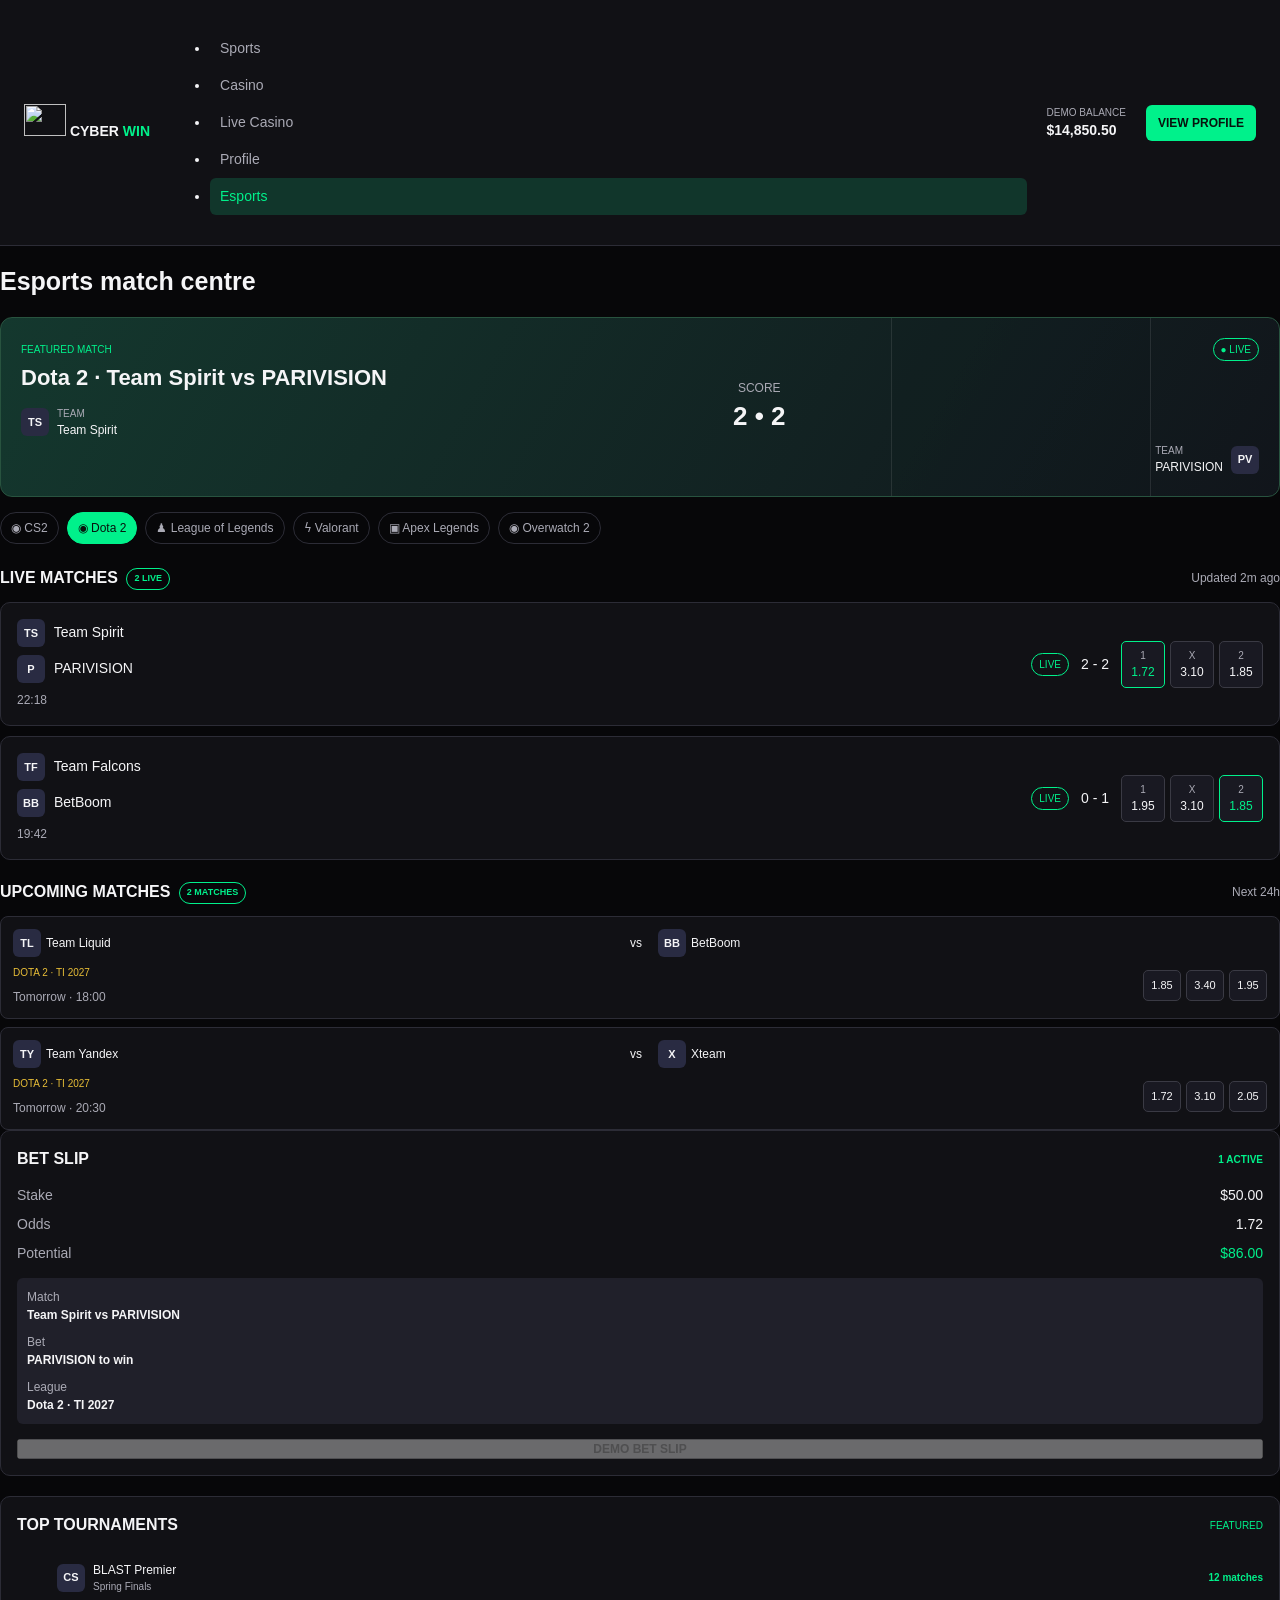
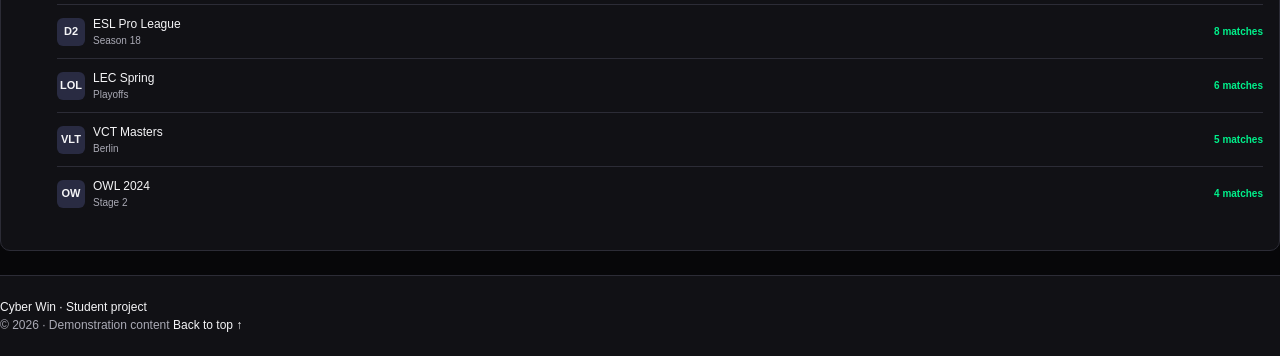
==== esports.html @ bf1ffcd0 "Added logic" ====
<!doctype html>
<html lang="en" data-bs-theme="dark">
  <head>
    <meta charset="utf-8">
    <meta content="width=device-width, initial-scale=1" name="viewport">
    <title>Cyber Win | Esports</title>
    <link href="assets/bootstrap/bootstrap.min.css" rel="stylesheet">
    <link href="styles.css" rel="stylesheet">
    <link href="assets/css/sports-extra.css" rel="stylesheet">
  </head>
  <body>
    <a class="skip-link" href="#main-content">Skip to content</a>
    <div class="site-frame">
      <header class="site-header">
        <a class="brand d-flex align-items-center gap-2" href="index.html" aria-label="Cyber Win home">
          <img src="assets/images/brand.svg" width="42" height="32" alt="">
          <span>CYBER <b>WIN</b>
          </span>
        </a>
        <nav class="main-nav" aria-label="Main navigation">
          <ul class="list-unstyled d-flex flex-wrap gap-2 mb-0">
            <li>
              <a href="index.html">Sports</a>
            </li>
            <li>
              <a href="slots.html">Casino</a>
            </li>
            <li>
              <a href="live-casino.html">Live Casino</a>
            </li>
            <li>
              <a href="profile.html">Profile</a>
            </li>
            <li>
              <a href="esports.html" class="active" aria-current="page">Esports</a>
            </li>
          </ul>
        </nav>
        <div class="balance text-end">
          <small>DEMO BALANCE</small>
          <strong>$14,850.50</strong>
        </div>
        <a class="btn btn-success deposit" href="profile.html">VIEW PROFILE</a>
      </header>
      <main class="page-layout container py-4" id="main-content" tabindex="-1">
        <h1 class="page-title mb-3">Esports match centre</h1>
        <div class="row g-4">
          <div class="main-column col-12 col-lg-9">
            <div class="match-hero esports-hero">
              <img class="hero-art" src="assets/images/controller.svg" width="320" height="240" alt="" aria-hidden="true">
              <div class="hero-team home">
                <small>FEATURED MATCH</small>
                <strong>Dota 2 · Team Spirit vs PARIVISION</strong>
                <div class="team-pill">
                  <b>TS</b>
                  <span>TEAM<br>
                    <em>Team Spirit</em>
                  </span>
                </div>
              </div>
              <div class="hero-score">
                <small>SCORE</small>
                <strong>2 • 2</strong>
              </div>
              <div class="hero-team away">
                <span class="live-badge">● LIVE</span>
                <div class="team-pill">
                  <span>TEAM<br>
                    <em>PARIVISION</em>
                  </span>
                  <b>PV</b>
                </div>
              </div>
            </div>
            <div class="sport-tabs" aria-label="Featured sports">
              <span>◉ CS2</span>
              <span class="selected">◉ Dota 2</span>
              <span>♟ League of Legends</span>
              <span>ϟ Valorant</span>
              <span>▣ Apex Legends</span>
              <span>◉ Overwatch 2</span>
            </div>
            <section class="match-section" id="live-matches">
              <div class="section-title">
                <h2>LIVE MATCHES <b>2 LIVE</b>
                </h2>
                <small>Updated 2m ago</small>
              </div>
              <div class="live-card">
                <div class="live-teams">
                  <span>
                    <b>TS</b> Team Spirit</span>
                  <span>
                    <b>P</b> PARIVISION</span>
                  <small>22:18</small>
                </div>
                <span class="tiny-live">LIVE</span>
                <span class="current-score">2 - 2</span>
                <div class="odds">
                  <span class="chosen">
                    <em>1</em> 1.72</span>
                  <span>
                    <em>X</em> 3.10</span>
                  <span>
                    <em>2</em> 1.85</span>
                </div>
              </div>
              <div class="live-card">
                <div class="live-teams">
                  <span>
                    <b>TF</b> Team Falcons</span>
                  <span>
                    <b>BB</b> BetBoom</span>
                  <small>19:42</small>
                </div>
                <span class="tiny-live">LIVE</span>
                <span class="current-score">0 - 1</span>
                <div class="odds">
                  <span>
                    <em>1</em> 1.95</span>
                  <span>
                    <em>X</em> 3.10</span>
                  <span class="chosen">
                    <em>2</em> 1.85</span>
                </div>
              </div>
            </section>
            <section class="match-section upcoming">
              <div class="section-title">
                <h2>UPCOMING MATCHES <b>2 MATCHES</b>
                </h2>
                <small>Next 24h</small>
              </div>
              <div class="fixture-list">
                <div class="fixture">
                  <span class="club">
                    <b>TL</b> Team Liquid</span>
                  <span>vs</span>
                  <span class="club">
                    <b>BB</b> BetBoom</span>
                  <em>DOTA 2 · TI 2027</em>
                  <small>Tomorrow · 18:00</small>
                  <span class="fixture-odds">
                    <i>1.85</i>
                    <i>3.40</i>
                    <i>1.95</i>
                  </span>
                </div>
                <div class="fixture">
                  <span class="club">
                    <b>TY</b> Team Yandex</span>
                  <span>vs</span>
                  <span class="club">
                    <b>X</b> Xteam</span>
                  <em>DOTA 2 · TI 2027</em>
                  <small>Tomorrow · 20:30</small>
                  <span class="fixture-odds">
                    <i>1.72</i>
                    <i>3.10</i>
                    <i>2.05</i>
                  </span>
                </div>
              </div>
            </section>
          </div>
          <aside class="side-column col-12 col-lg-3">
            <div class="bet-slip">
              <div class="side-title">
                <h2>BET SLIP</h2>
                <b>1 ACTIVE</b>
              </div>
              <dl>
                <dt>Stake</dt>
                <dd>$50.00</dd>
                <dt>Odds</dt>
                <dd>1.72</dd>
                <dt>Potential</dt>
                <dd class="green">$86.00</dd>
              </dl>
              <div class="bet-choice">
                <small>Match <strong>Team Spirit vs PARIVISION</strong>
                </small>
                <small>Bet <strong>PARIVISION to win</strong>
                </small>
                <small>League <strong>Dota 2 · TI 2027</strong>
                </small>
              </div>
              <button class="wide-green btn btn-success" disabled type="button">DEMO BET SLIP</button>
            </div>
            <div class="tournaments" id="tournaments">
              <div class="side-title">
                <h2>TOP TOURNAMENTS</h2>
                <span>FEATURED</span>
              </div>
              <ul class="list-unstyled mb-0">
                <li class="tournament">
                  <b>CS</b>
                  <span>BLAST Premier<small>Spring Finals</small>
                  </span>
                  <strong>12 matches</strong>
                </li>
                <li class="tournament">
                  <b>D2</b>
                  <span>ESL Pro League<small>Season 18</small>
                  </span>
                  <strong>8 matches</strong>
                </li>
                <li class="tournament">
                  <b>LOL</b>
                  <span>LEC Spring<small>Playoffs</small>
                  </span>
                  <strong>6 matches</strong>
                </li>
                <li class="tournament">
                  <b>VLT</b>
                  <span>VCT Masters<small>Berlin</small>
                  </span>
                  <strong>5 matches</strong>
                </li>
                <li class="tournament">
                  <b>OW</b>
                  <span>OWL 2024<small>Stage 2</small>
                  </span>
                  <strong>4 matches</strong>
                </li>
              </ul>
            </div>
          </aside>
        </div>
      </main>
      <footer class="site-footer">
        <div class="container d-flex flex-wrap justify-content-between gap-3">
          <span>Cyber Win · Student project<br>
            <small>© 2026 · Demonstration content</small>
          </span>
          <a href="#main-content">Back to top ↑</a>
        </div>
      </footer>
    </div>
    <script src="https://code.jquery.com/jquery-3.7.1.min.js"></script>
    <script src="assets/js/sports-data.js"></script>
    <script src="assets/js/sports.js"></script>
  </body>
</html>
---- styles.css ----
:root {
  --bg: #070709;
  --panel: #111115;
  --white: #f5f5f7;
  --green: #00f18b;
  --gold: #e7bd37;
  --muted: #aaaab5;
  --border: #2c2c36;
}

* {
  box-sizing: border-box;
}

html {
  scroll-padding-top: 16px;
}

body {
  margin: 0;
  background: var(--bg);
  color: var(--white);
  font: 14px/1.5 Arial, sans-serif;
}

a {
  color: inherit;
  text-decoration: none;
}

a:hover {
  color: var(--green);
}

:focus-visible {
  outline: 2px solid var(--green);
  outline-offset: 4px;
}

#main-content:focus {
  outline: none;
}

#watchlist {
  scroll-margin-top: 24px;
}

h1,
h2,
h3 {
  font-weight: 700;
}

h2 {
  font-size: 18px;
}

h3 {
  font-size: 16px;
}

small {
  font-size: 12px;
}

.site-frame {
  min-height: 100vh;
  display: flex;
  flex-direction: column;
}

.site-frame>main {
  flex: 1;
}

.skip-link {
  position: fixed;
  top: -100px;
  left: 12px;
  z-index: 10;
  padding: 10px 16px;
  background: var(--green);
  color: #07130d;
}

.skip-link:focus {
  top: 12px;
}

.site-header {
  display: flex;
  align-items: center;
  gap: 20px;
  padding: 16px 24px;
  border-bottom: 1px solid var(--border);
  background: var(--panel);
}

.brand {
  flex-shrink: 0;
  font-weight: 800;
  white-space: nowrap;
}

.brand b {
  color: var(--green);
}

.main-nav {
  flex: 1;
}

.main-nav a {
  display: block;
  padding: 8px 10px;
  color: var(--muted);
  border-radius: 6px;
}

.main-nav a.active,
.main-nav a:hover {
  background: #11362b;
  color: var(--green);
}

.balance {
  display: flex;
  flex-direction: column;
  white-space: nowrap;
}

.balance small {
  font-size: 10px;
  color: var(--muted);
}

.balance strong {
  font-size: 14px;
}

.btn-success {
  --bs-btn-bg: var(--green);
  --bs-btn-border-color: var(--green);
  --bs-btn-color: #07130d;
  --bs-btn-hover-bg: #68ffbe;
  --bs-btn-hover-border-color: #68ffbe;
  --bs-btn-hover-color: #07130d;
  --bs-btn-active-bg: #00c876;
  --bs-btn-active-border-color: #00c876;
  --bs-btn-active-color: #07130d;
  --bs-btn-disabled-bg: #1b4d3a;
  --bs-btn-disabled-border-color: #315b49;
  --bs-btn-disabled-color: #c8d8cf;
  font-weight: 700;
}

.deposit {
  display: inline-block;
  padding: 9px 12px;
  border-radius: 6px;
  background: var(--green);
  color: #07130d;
  font-size: 12px;
  font-weight: 700;
  white-space: nowrap;
}

.page-title {
  font-size: 25px;
}

.main-column,
.side-column {
  min-width: 0;
}

.side-column {
  display: flex;
  flex-direction: column;
  gap: 20px;
}

.match-hero {
  position: relative;
  display: grid;
  grid-template-columns: minmax(0, 1.5fr) 85px minmax(0, 1fr);
  min-height: 180px;
  overflow: hidden;
  border: 1px solid #28533f;
  border-radius: 12px;
  background: linear-gradient(120deg, #14382e, #11151b);
}

.hero-art {
  position: absolute;
  right: 10%;
  top: -18px;
  width: 260px;
  height: 210px;
  opacity: .13;
}

.hero-team,
.hero-score {
  position: relative;
  z-index: 1;
}

.hero-team {
  padding: 20px;
}

.hero-team>small {
  color: var(--green);
  font-size: 10px;
}

.hero-team>strong {
  display: block;
  margin-top: 5px;
  font-size: 22px;
  line-height: 1.25;
}

.hero-team.away {
  display: flex;
  align-items: flex-end;
  justify-content: flex-end;
}

.hero-score {
  display: flex;
  flex-direction: column;
  align-items: center;
  justify-content: center;
}

.hero-score small {
  color: var(--muted);
}

.hero-score strong {
  font-size: 26px;
}

.team-pill {
  display: flex;
  align-items: center;
  gap: 8px;
  margin-top: 14px;
  font-size: 10px;
  color: var(--muted);
}

.team-pill b,
.live-teams b,
.club b,
.tournament>b {
  display: inline-grid;
  place-items: center;
  flex-shrink: 0;
  width: 28px;
  height: 28px;
  border-radius: 6px;
  background: #292b42;
  color: var(--white);
  font-size: 11px;
}

.team-pill em {
  color: var(--white);
  font-style: normal;
  font-size: 12px;
}

.live-badge,
.tiny-live {
  padding: 3px 7px;
  border: 1px solid var(--green);
  border-radius: 12px;
  color: var(--green);
  font-size: 10px;
}

.live-badge {
  position: absolute;
  top: 20px;
  right: 20px;
}

.sport-tabs {
  display: flex;
  flex-wrap: wrap;
  gap: 8px;
  margin: 15px 0 22px;
}

.sport-tabs>span {
  padding: 6px 10px;
  border: 1px solid var(--border);
  border-radius: 16px;
  color: var(--muted);
  font-size: 12px;
}

.sport-tabs .selected {
  background: var(--green);
  color: #07130d;
  border-color: var(--green);
}

.match-section {
  margin-top: 20px;
}

.section-title,
.side-title,
.card-title {
  display: flex;
  flex-wrap: wrap;
  align-items: center;
  justify-content: space-between;
  gap: 10px;
  margin-bottom: 12px;
}

.section-title h2,
.side-title h2,
.card-title h2 {
  margin: 0;
  font-size: 16px;
}

.section-title h2 b {
  display: inline-block;
  padding: 3px 7px;
  margin-left: 4px;
  border: 1px solid var(--green);
  border-radius: 12px;
  font-size: 9px;
  color: var(--green);
  vertical-align: middle;
}

.section-title small {
  color: var(--muted);
}

.live-card {
  display: grid;
  grid-template-columns: minmax(0, 1fr) auto auto auto;
  align-items: center;
  gap: 12px;
  padding: 16px;
  margin-bottom: 10px;
  border: 1px solid var(--border);
  border-radius: 10px;
  background: var(--panel);
}

.live-teams {
  display: flex;
  flex-direction: column;
  gap: 8px;
}

.live-teams b,
.club b {
  margin-right: 5px;
}

.live-teams small {
  color: var(--muted);
}

.current-score {
  white-space: nowrap;
}

.odds,
.fixture-odds {
  display: flex;
  gap: 5px;
}

.odds>span,
.fixture-odds i {
  display: flex;
  flex-direction: column;
  align-items: center;
  justify-content: center;
  min-width: 44px;
  padding: 6px;
  border: 1px solid #3a3a44;
  border-radius: 5px;
  background: #191922;
  color: var(--white);
  font-size: 12px;
  font-style: normal;
}

.odds em {
  color: var(--muted);
  font-size: 10px;
  font-style: normal;
}

.odds .chosen {
  border-color: var(--green);
  color: var(--green);
}

.fixture-list {
  display: flex;
  flex-direction: column;
  gap: 8px;
}

.fixture {
  display: grid;
  grid-template-columns: minmax(0, 1fr) 20px minmax(0, 1fr);
  align-items: center;
  gap: 8px;
  padding: 12px;
  border: 1px solid var(--border);
  border-radius: 8px;
  background: var(--panel);
  font-size: 12px;
}

.fixture .club {
  display: flex;
  align-items: center;
  min-width: 0;
  overflow-wrap: anywhere;
}

.fixture em {
  grid-column: 1 / 3;
  color: var(--gold);
  font-size: 10px;
  font-style: normal;
}

.fixture small {
  grid-column: 1 / 3;
  color: var(--muted);
}

.fixture-odds {
  grid-column: 3;
  grid-row: 2 / 4;
  justify-self: end;
  flex-wrap: wrap;
}

.fixture-odds i {
  min-width: 38px;
  font-size: 11px;
}

.bet-slip,
.tournaments {
  padding: 16px;
  border: 1px solid var(--border);
  border-radius: 10px;
  background: var(--panel);
}

.side-title>b,
.side-title>span {
  font-size: 10px;
  color: var(--green);
}

.bet-slip dl {
  display: grid;
  grid-template-columns: 1fr 1fr;
  gap: 8px;
  margin: 14px 0;
}

.bet-slip dt {
  color: var(--muted);
  font-weight: 400;
}

.bet-slip dd {
  margin: 0;
  text-align: right;
}

.green {
  color: var(--green);
}

.bet-choice {
  display: flex;
  flex-direction: column;
  gap: 9px;
  padding: 10px;
  margin-bottom: 14px;
  border-radius: 6px;
  background: #20202a;
}

.bet-choice small {
  color: var(--muted);
}

.bet-choice strong {
  display: block;
  color: var(--white);
}

.wide-green {
  width: 100%;
  font-size: 12px;
}

.tournament {
  display: flex;
  align-items: center;
  flex-wrap: wrap;
  gap: 8px;
  padding: 10px 0;
  border-bottom: 1px solid var(--border);
}

.tournament:last-child {
  border-bottom: 0;
}

.tournament>span {
  flex: 1;
  font-size: 12px;
}

.tournament small {
  display: block;
  color: var(--muted);
  font-size: 10px;
}

.tournament>strong {
  color: var(--green);
  font-size: 10px;
}

.watchlist {
  margin-top: 28px;
}

.schedule-form,
.schedule-table-wrap {
  padding: 16px;
  border: 1px solid var(--border);
  border-radius: 10px;
  background: var(--panel);
}

.schedule-note {
  color: var(--muted);
  font-size: 12px;
}

.form-label {
  font-size: 13px;
}

.schedule-fields .form-control,
.schedule-fields .form-select {
  background-color: #19191f;
  border-color: #454551;
  color: var(--white);
  font-size: 14px;
  min-height: 42px;
}

.schedule-fields .form-control::placeholder {
  color: #a7a7b5;
}

.schedule-fields .form-control:focus,
.schedule-fields .form-select:focus {
  border-color: var(--green);
  box-shadow: 0 0 0 3px #00f18b33;
}

.schedule-actions {
  display: flex;
  justify-content: flex-end;
  margin-top: 16px;
}

.schedule-actions .wide-green {
  width: auto;
  padding: 10px 22px;
}

.schedule-table-wrap {
  padding: 0;
  margin-top: 16px;
}

.schedule-table {
  --bs-table-bg: var(--panel);
  --bs-table-striped-bg: #1b1b24;
  --bs-table-border-color: var(--border);
  font-size: 13px;
}

.schedule-table caption {
  caption-side: top;
  padding: 12px;
  color: var(--muted);
}

.schedule-table th,
.schedule-table td {
  padding: 12px;
}

.schedule-table tbody th {
  min-width: 150px;
  overflow-wrap: anywhere;
}

.schedule-table td {
  white-space: nowrap;
}

.promo,
.stream-promo {
  display: flex;
  align-items: center;
  justify-content: space-between;
  gap: 32px;
  min-height: 230px;
  padding: 28px;
  border: 1px solid #355747;
  border-radius: 12px;
  background: linear-gradient(120deg, #12382b, #24243a);
}

.promo h1,
.stream-promo h1 {
  max-width: 58%;
  font-size: 30px;
  line-height: 1.2;
  margin: 0;
}

.promo>div,
.stream-promo-copy {
  max-width: 38%;
}

.promo p,
.stream-promo-copy p {
  color: #c4c4cc;
  margin-top: 12px;
}

.promo b,
.stream-promo-copy>b {
  color: var(--gold);
  font-size: 11px;
}

.casino-heading,
.stream-heading {
  display: flex;
  flex-wrap: wrap;
  gap: 12px;
  justify-content: space-between;
  align-items: center;
  margin: 26px 0 16px;
}

.casino-heading h2,
.stream-heading h2 {
  margin: 0;
}

.stream-heading nav {
  display: flex;
  flex-wrap: wrap;
  gap: 12px;
}

.stream-heading nav a {
  font-size: 12px;
  color: var(--green);
}

.slot-card,
.stream-card {
  overflow: hidden;
  border: 1px solid var(--border);
  border-radius: 9px;
  background: var(--panel);
}

.slot-art,
.stream-art {
  background: #161921;
}

.slot-art img,
.stream-art img {
  display: block;
  width: 100%;
  height: auto;
  aspect-ratio: 4 / 3;
  object-fit: contain;
}

.slot-card h3,
.stream-card h3 {
  font-size: 15px;
  margin: 14px 12px 4px;
  overflow-wrap: anywhere;
}

.slot-card small,
.stream-card small {
  display: block;
  margin: 0 12px 14px;
  color: var(--muted);
}

.highlighted,
.stream-highlight {
  border-color: var(--gold);
}

.highlighted h3,
.stream-highlight h3 {
  color: var(--gold);
}

.profile-header {
  display: grid;
  grid-template-columns: 80px minmax(0, 1fr) 220px;
  align-items: center;
  gap: 18px;
  padding: 22px;
  border: 1px solid var(--border);
  border-radius: 10px;
  background: var(--panel);
}

.profile-photo {
  width: 80px;
  height: 80px;
  object-fit: cover;
  border-radius: 12px;
  background: #183028;
}

.verified {
  color: var(--green);
  font-size: 11px;
}

.profile-header h1 {
  margin: 6px 0;
  font-size: 26px;
}

.profile-header p {
  color: var(--muted);
  margin: 0;
  font-size: 12px;
}

.member-level {
  padding: 12px;
  border: 1px solid #a98216;
  border-radius: 7px;
  color: var(--gold);
}

.member-level>b {
  float: right;
}

.member-level>div {
  height: 4px;
  margin: 10px 0;
  background: #443d26;
}

.member-level>div span {
  display: block;
  width: 72%;
  height: 100%;
  background: var(--gold);
}

.profile-grid {
  margin-top: 8px;
}

.profile-left,
.profile-center,
.profile-right {
  display: flex;
  flex-direction: column;
  gap: 16px;
  min-width: 0;
}

.profile-card {
  padding: 18px;
  border: 1px solid var(--border);
  border-radius: 9px;
  background: var(--panel);
}

.card-title a {
  color: var(--green);
  font-size: 10px;
}

.profile-card dl {
  display: grid;
  grid-template-columns: minmax(0, 1fr) minmax(0, 1.2fr);
  margin: 0;
}

.profile-card dt,
.profile-card dd {
  padding: 10px 0;
  border-bottom: 1px solid var(--border);
  font-size: 12px;
  overflow-wrap: anywhere;
}

.profile-card dt {
  color: var(--muted);
  font-weight: 400;
}

.profile-card dd {
  margin: 0;
  text-align: right;
}

.toggle {
  display: inline-block;
  width: 26px;
  height: 14px;
  border-radius: 10px;
  background: var(--green);
}

.toggle:after {
  display: block;
  float: right;
  width: 10px;
  height: 10px;
  margin: 2px;
  border-radius: 50%;
  background: #092c1d;
  content: '';
}

.total-balance {
  display: block;
  margin: 6px 0 14px;
  font-size: 26px;
}

.money-row {
  display: grid;
  grid-template-columns: 1fr 1fr;
  gap: 10px;
}

.money-row span {
  padding: 10px;
  border-radius: 5px;
  background: #202027;
  color: var(--muted);
  font-size: 11px;
}

.money-row strong {
  display: block;
  color: var(--white);
  font-size: 15px;
}

.balance-card .btn {
  width: 47%;
  margin-top: 14px;
  font-size: 11px;
}

.dark-button {
  border: 1px solid #484851;
  color: var(--white);
}

.secure {
  padding: 10px;
  margin: 12px 0 0;
  background: #103e2f;
  color: #85f4bf;
  font-size: 12px;
}

.activity-item {
  display: grid;
  grid-template-columns: 22px minmax(0, 1fr) auto;
  gap: 8px;
  padding: 12px 0;
  border-bottom: 1px solid var(--border);
  font-size: 12px;
}

.activity-item small {
  display: block;
  color: var(--muted);
  font-size: 10px;
}

.activity-item>strong {
  color: var(--green);
  text-align: right;
}

.activity-item>b {
  color: var(--green);
}

.responsible-card {
  color: var(--gold);
}

.responsible-card a {
  float: right;
  font-size: 10px;
}

.responsible-card small {
  display: block;
  margin-top: 8px;
  color: var(--muted);
}

.info-panel {
  background: var(--panel);
  border: 1px solid var(--border);
  border-radius: 8px;
  color: #c4c4cd;
}

.info-panel h2 {
  color: var(--white);
}

.site-footer {
  margin-top: 24px;
  padding: 22px 0;
  border-top: 1px solid var(--border);
  background: var(--panel);
  font-size: 12px;
}

.site-footer small {
  color: var(--muted);
}

@media (max-width: 991.98px) {
  .site-header {
    flex-wrap: wrap;
    gap: 12px;
    padding: 14px 20px;
  }

  .main-nav {
    order: 4;
    flex-basis: 100%;
  }

  .balance {
    margin-left: auto;
  }

  .profile-header {
    grid-template-columns: 80px minmax(0, 1fr);
  }

  .member-level {
    grid-column: 1 / -1;
  }

  .promo h1,
  .stream-promo h1 {
    font-size: 24px;
  }
}

@media (max-width: 575.98px) {
  .site-header {
    padding: 12px;
    gap: 8px;
  }

  .brand {
    font-size: 12px;
  }

  .brand img {
    width: 32px;
  }

  .site-header .deposit {
    font-size: 10px;
    padding: 7px;
  }

  .balance strong {
    font-size: 12px;
  }

  .main-nav a {
    padding: 7px 6px;
    font-size: 12px;
  }

  .page-title {
    font-size: 22px;
  }

  .match-hero {
    grid-template-columns: minmax(0, 1fr) 60px minmax(0, 1fr);
    min-height: 190px;
  }

  .hero-team {
    padding: 12px;
  }

  .hero-team>strong {
    font-size: 16px;
  }

  .hero-score strong {
    font-size: 20px;
  }

  .live-badge {
    right: 12px;
    top: 12px;
  }

  .team-pill {
    gap: 5px;
  }

  .team-pill b {
    width: 24px;
  }

  .team-pill em {
    font-size: 10px;
  }

  .live-card {
    grid-template-columns: minmax(0, 1fr) auto auto;
    gap: 8px;
    padding: 12px;
  }

  .odds {
    grid-column: 1 / -1;
    justify-content: flex-end;
  }

  .fixture-odds {
    grid-column: 1 / -1;
    grid-row: auto;
  }

  .fixture small,
  .fixture em {
    grid-column: 1 / -1;
  }

  .promo,
  .stream-promo {
    display: block;
    padding: 22px;
    min-height: 0;
  }

  .promo h1,
  .stream-promo h1,
  .promo>div,
  .stream-promo-copy {
    max-width: 100%;
  }

  .promo>div,
  .stream-promo-copy {
    margin-top: 24px;
  }

  .profile-header {
    padding: 14px;
    gap: 12px;
    grid-template-columns: 60px minmax(0, 1fr);
  }

  .profile-photo {
    width: 60px;
    height: 60px;
  }

  .profile-header h1 {
    font-size: 20px;
  }

  .profile-card {
    padding: 14px;
  }
}
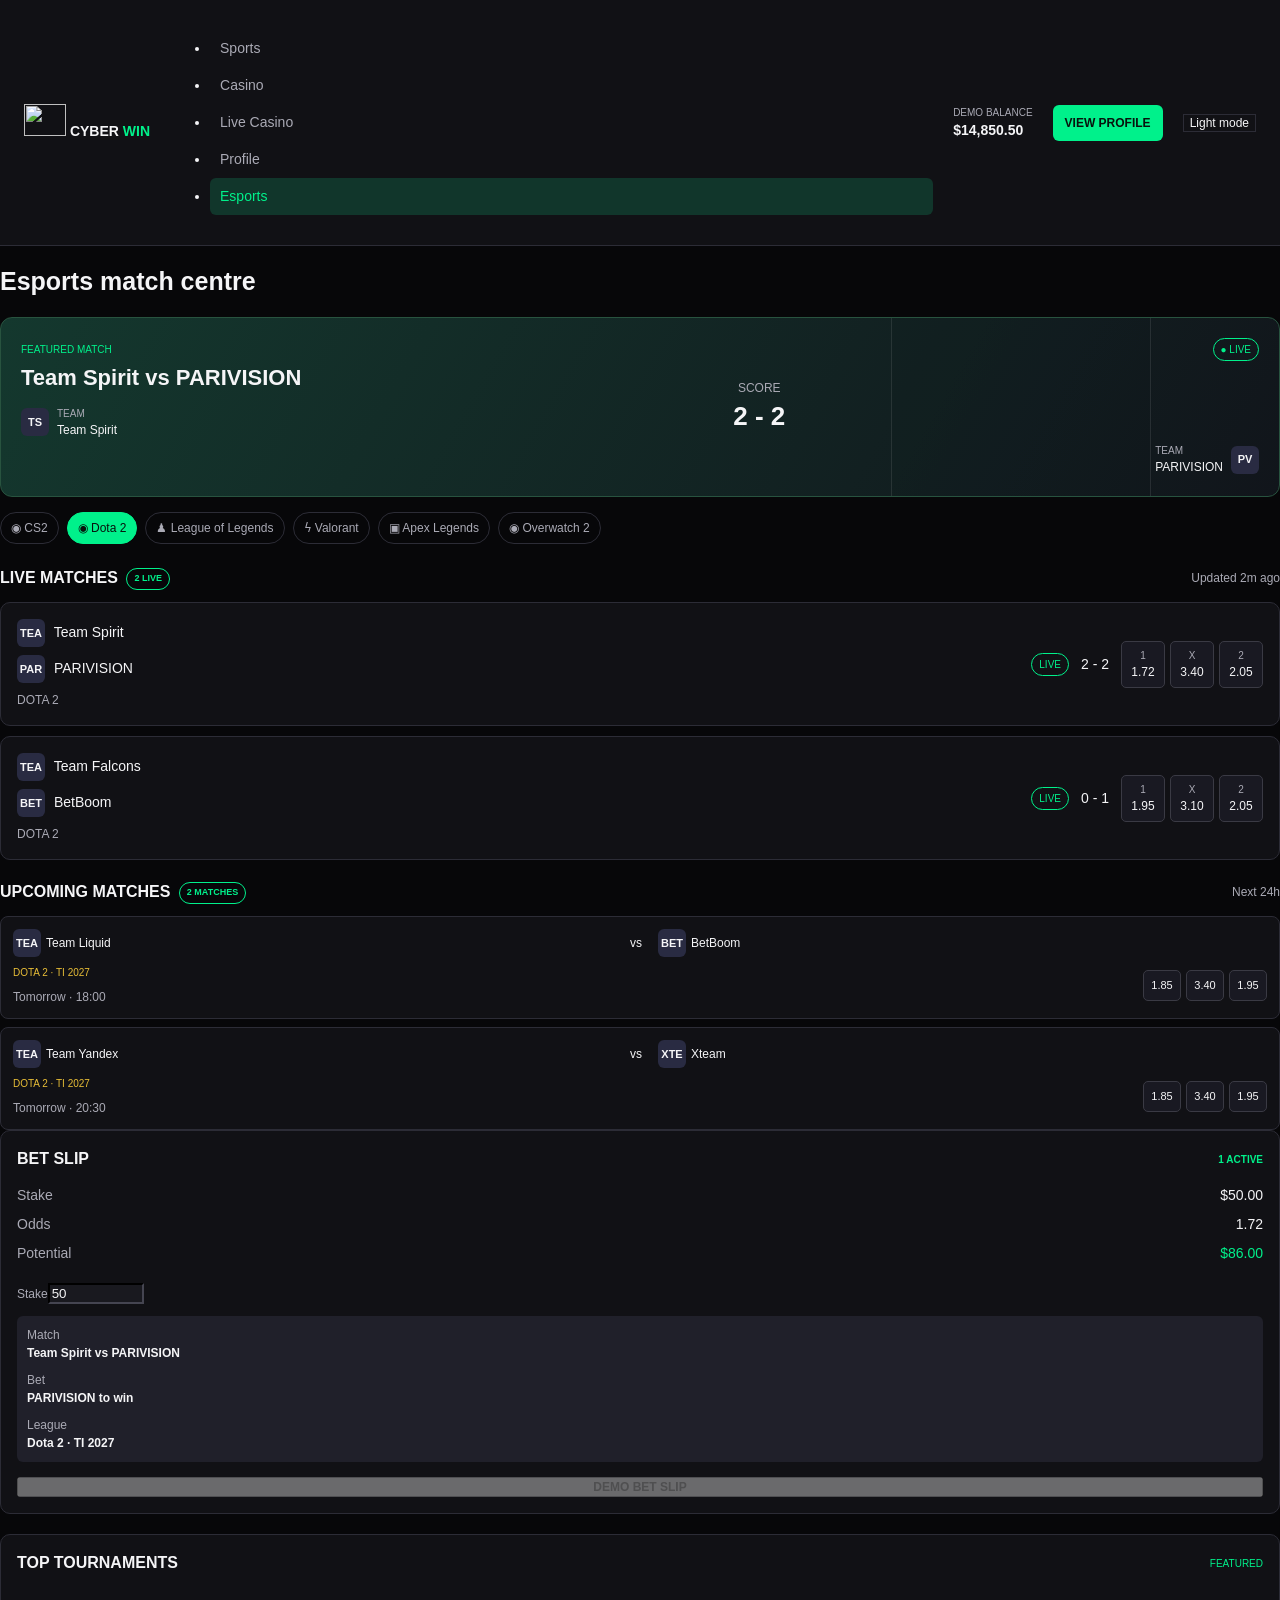
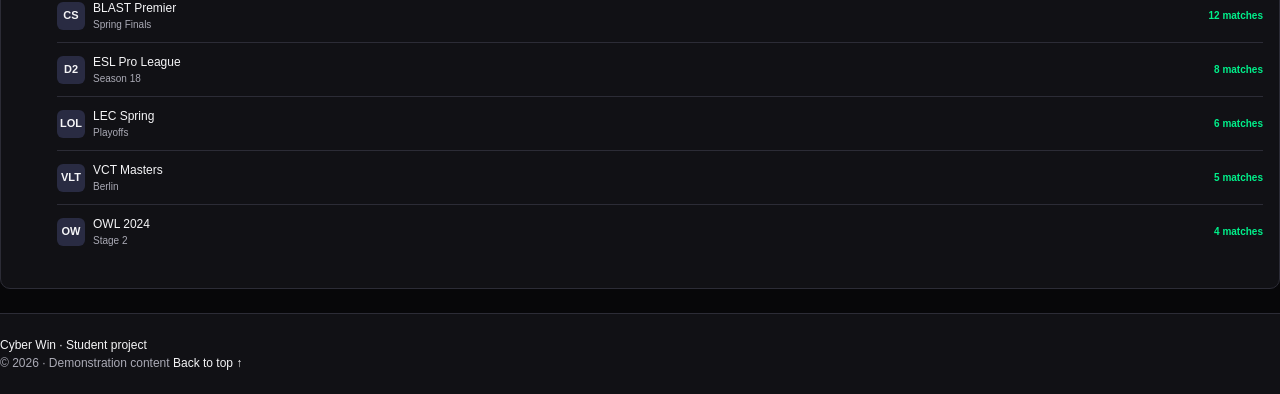
==== commit bdbf64ac: "Add profile editing, shared settings and saved items" ====
--- a/esports.html
+++ b/esports.html
@@ -7,6 +7,8 @@
     <link href="assets/bootstrap/bootstrap.min.css" rel="stylesheet">
     <link href="styles.css" rel="stylesheet">
     <link href="assets/css/sports-extra.css" rel="stylesheet">
+    <link href="assets/css/shared.css" rel="stylesheet">
+    <script src="assets/js/shared.js"></script>
   </head>
   <body>
     <a class="skip-link" href="#main-content">Skip to content</a>
--- a/assets/css/sports-extra.css
+++ b/assets/css/sports-extra.css
@@ -0,0 +1,37 @@
+.sport-tabs > span,
+.fixture-odds > i,
+.odds > span,
+.tournament {
+  cursor: pointer;
+}
+
+.sport-tabs > span:focus-visible,
+.fixture-odds > i:focus-visible,
+.odds > span:focus-visible,
+.tournament:focus-visible {
+  outline: 2px solid var(--green);
+  outline-offset: 2px;
+}
+
+.sports-feedback {
+  position: fixed;
+  right: 20px;
+  bottom: 20px;
+  z-index: 1080;
+  min-width: 240px;
+  margin: 0;
+}
+
+.bet-stake-label {
+  display: block;
+  margin-bottom: 12px;
+  color: var(--muted);
+  font-size: 12px;
+}
+
+.bet-stake-label input {
+  margin-top: 5px;
+  background: #19191f;
+  border-color: #454551;
+  color: var(--white);
+}
--- a/assets/css/shared.css
+++ b/assets/css/shared.css
@@ -0,0 +1,116 @@
+.site-header {
+  flex-wrap: wrap;
+}
+
+.theme-toggle {
+  border: 1px solid var(--border);
+  color: var(--white);
+  background: var(--panel);
+  white-space: nowrap;
+  font-size: 12px;
+}
+
+.theme-toggle:hover {
+  color: var(--green);
+  border-color: var(--green);
+}
+
+.theme-message {
+  flex-basis: 100%;
+  margin: 0;
+}
+
+.theme-message:empty {
+  display: none;
+}
+
+/* Existing pages use these variables; fixed dark surfaces need overrides below. */
+html[data-bs-theme="light"] {
+  color-scheme: light;
+  --bg: #f2f5f4;
+  --panel: #ffffff;
+  --white: #182820;
+  --green: #087443;
+  --gold: #806000;
+  --muted: #58645e;
+  --border: #cbd5cf;
+}
+
+[data-bs-theme="light"] .main-nav a.active,
+[data-bs-theme="light"] .main-nav a:hover,
+[data-bs-theme="light"] .secure,
+[data-bs-theme="light"] .stream-card .preview-toggle {
+  background: #dcf4e7;
+  color: var(--green);
+}
+
+[data-bs-theme="light"] .match-hero,
+[data-bs-theme="light"] .promo,
+[data-bs-theme="light"] .stream-promo {
+  background: linear-gradient(120deg, #d9f1e4, #e8eaf6);
+  border-color: var(--border);
+}
+
+[data-bs-theme="light"] .team-pill b,
+[data-bs-theme="light"] .live-teams b,
+[data-bs-theme="light"] .club b,
+[data-bs-theme="light"] .tournament > b,
+[data-bs-theme="light"] .odds > span,
+[data-bs-theme="light"] .fixture-odds i,
+[data-bs-theme="light"] .bet-choice,
+[data-bs-theme="light"] .money-row span,
+[data-bs-theme="light"] .slot-art,
+[data-bs-theme="light"] .stream-art,
+[data-bs-theme="light"] .stream-card .preview-details {
+  background: #e9efeb;
+  border-color: var(--border);
+}
+
+[data-bs-theme="light"] .info-panel,
+[data-bs-theme="light"] .promo p,
+[data-bs-theme="light"] .stream-promo-copy p,
+[data-bs-theme="light"] .stream-card .preview-details {
+  color: var(--muted);
+}
+
+[data-bs-theme="light"] .schedule-fields .form-control,
+[data-bs-theme="light"] .schedule-fields .form-select,
+[data-bs-theme="light"] .bet-stake-label input {
+  background-color: var(--panel);
+  color: var(--white);
+  border-color: var(--border);
+}
+
+[data-bs-theme="light"] .schedule-fields .form-control::placeholder {
+  color: var(--muted);
+}
+
+[data-bs-theme="light"] .schedule-table {
+  --bs-table-color: var(--white);
+  --bs-table-striped-color: var(--white);
+  --bs-table-striped-bg: #e9efeb;
+}
+
+[data-bs-theme="light"] .btn-success {
+  --bs-btn-color: #ffffff;
+  --bs-btn-hover-color: #ffffff;
+  --bs-btn-hover-bg: #065c35;
+  --bs-btn-hover-border-color: #065c35;
+}
+
+[data-bs-theme="light"] .btn-outline-light {
+  --bs-btn-color: var(--white);
+  --bs-btn-border-color: var(--border);
+  --bs-btn-hover-color: #ffffff;
+  --bs-btn-hover-bg: var(--green);
+  --bs-btn-hover-border-color: var(--green);
+  --bs-btn-active-color: #ffffff;
+  --bs-btn-active-bg: var(--green);
+  --bs-btn-active-border-color: var(--green);
+}
+
+[data-bs-theme="light"] .deposit,
+[data-bs-theme="light"] .sport-tabs .selected,
+[data-bs-theme="light"] .skip-link {
+  color: #ffffff;
+}
